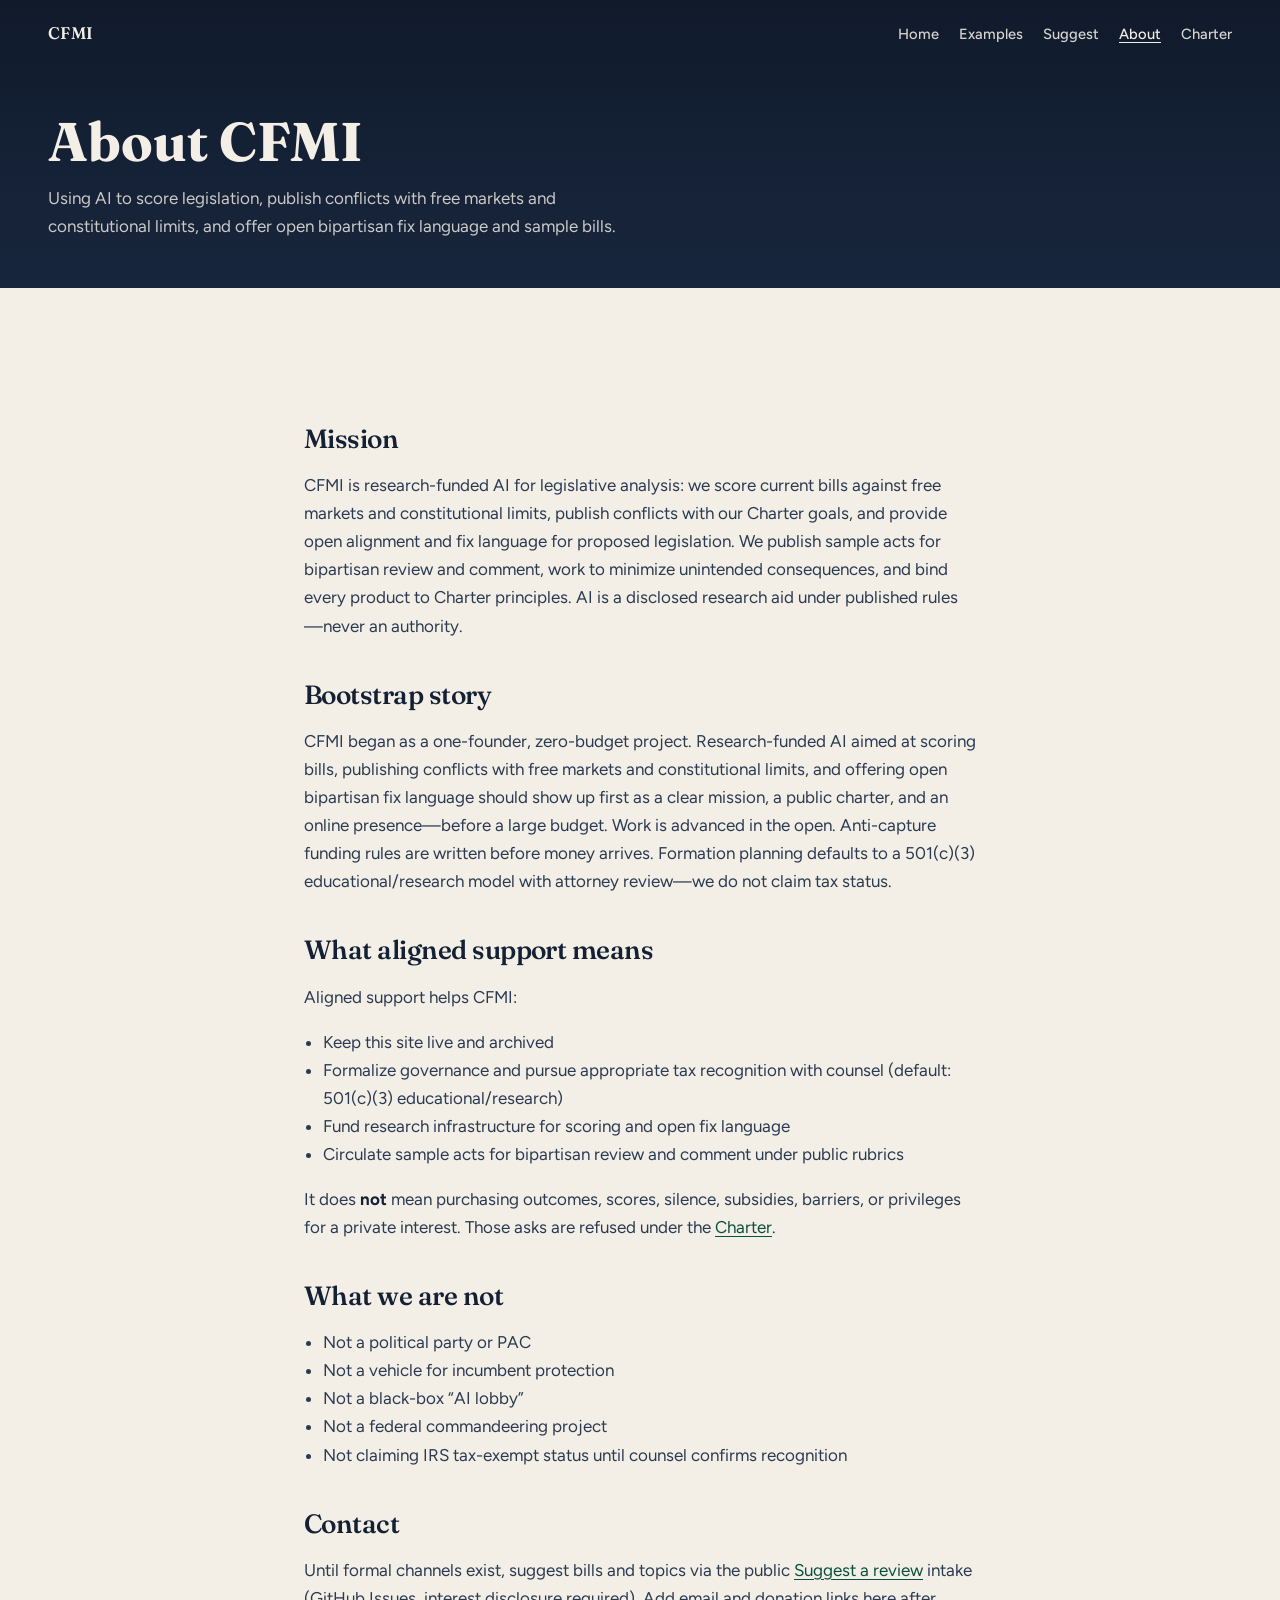
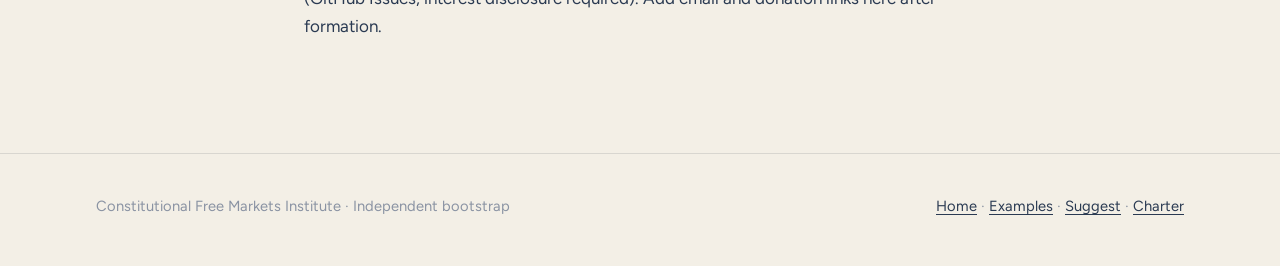
==== docs/about.html @ 575de6fe "Add government-as-bottleneck Examples page and public suggestion intake. Co-authored-by: Cursor <cur" ====
<!DOCTYPE html>
<html lang="en">
  <head>
    <meta charset="utf-8" />
    <meta name="viewport" content="width=device-width, initial-scale=1" />
    <title>About · Constitutional Free Markets Institute</title>
    <meta
      name="description"
      content="CFMI uses AI to score legislation, publish conflicts with free markets and constitutional limits, and offer open bipartisan fix language and sample bills."
    />
    <link rel="preconnect" href="https://fonts.googleapis.com" />
    <link rel="preconnect" href="https://fonts.gstatic.com" crossorigin />
    <link
      href="https://fonts.googleapis.com/css2?family=Figtree:wght@400;500;600;700&family=Fraunces:opsz,wght@9..144,500;9..144,560;9..144,650&display=swap"
      rel="stylesheet"
    />
    <link rel="stylesheet" href="css/styles.css" />
  </head>
  <body>
    <a class="skip" href="#main">Skip to content</a>

    <header class="site-header">
      <a class="brand-mark" href="index.html">CFMI</a>
      <nav class="nav" aria-label="Primary">
        <a href="index.html">Home</a>
        <a href="examples.html">Examples</a>
        <a href="feedback.html">Suggest</a>
        <a href="about.html" aria-current="page">About</a>
        <a href="charter.html">Charter</a>
      </nav>
    </header>

    <main id="main">
      <header class="page-hero">
        <h1>About CFMI</h1>
        <p>Using AI to score legislation, publish conflicts with free markets and constitutional limits, and offer open bipartisan fix language and sample bills.</p>
      </header>

      <section class="section">
        <div class="section-inner prose">
          <h2>Mission</h2>
          <p>
            CFMI is research-funded AI for legislative analysis: we score current bills against free markets and constitutional limits, publish conflicts with our Charter goals, and provide open alignment and fix language for proposed legislation. We publish sample acts for bipartisan review and comment, work to minimize unintended consequences, and bind every product to Charter principles. AI is a disclosed research aid under published rules—never an authority.
          </p>

          <h2>Bootstrap story</h2>
          <p>
            CFMI began as a one-founder, zero-budget project. Research-funded AI aimed at scoring bills, publishing conflicts with free markets and constitutional limits, and offering open bipartisan fix language should show up first as a clear mission, a public charter, and an online presence—before a large budget. Work is advanced in the open. Anti-capture funding rules are written before money arrives. Formation planning defaults to a 501(c)(3) educational/research model with attorney review—we do not claim tax status.
          </p>

          <h2>What aligned support means</h2>
          <p>Aligned support helps CFMI:</p>
          <ul>
            <li>Keep this site live and archived</li>
            <li>Formalize governance and pursue appropriate tax recognition with counsel (default: 501(c)(3) educational/research)</li>
            <li>Fund research infrastructure for scoring and open fix language</li>
            <li>Circulate sample acts for bipartisan review and comment under public rubrics</li>
          </ul>
          <p>
            It does <strong>not</strong> mean purchasing outcomes, scores, silence, subsidies, barriers, or privileges for a private interest. Those asks are refused under the
            <a href="charter.html">Charter</a>.
          </p>

          <h2>What we are not</h2>
          <ul>
            <li>Not a political party or PAC</li>
            <li>Not a vehicle for incumbent protection</li>
            <li>Not a black-box “AI lobby”</li>
            <li>Not a federal commandeering project</li>
            <li>Not claiming IRS tax-exempt status until counsel confirms recognition</li>
          </ul>

          <h2>Contact</h2>
          <p>
            Until formal channels exist, suggest bills and topics via the public
            <a href="feedback.html">Suggest a review</a>
            intake (GitHub Issues, interest disclosure required). Add email and donation links here after formation.
          </p>
        </div>
      </section>
    </main>

    <footer class="site-footer">
      <div class="section-inner">
        <div>Constitutional Free Markets Institute · Independent bootstrap</div>
        <div>
          <a href="index.html">Home</a>
          ·
          <a href="examples.html">Examples</a>
          ·
          <a href="feedback.html">Suggest</a>
          ·
          <a href="charter.html">Charter</a>
        </div>
      </div>
    </footer>
  </body>
</html>
---- docs/css/styles.css ----
:root {
  --ink: #142033;
  --ink-soft: #2a3a52;
  --paper: #f3efe6;
  --paper-deep: #e4ddd0;
  --fog: #8a93a3;
  --accent: #0f6e56;
  --accent-deep: #0a4f3d;
  --line: rgba(20, 32, 51, 0.12);
  --font-display: "Fraunces", "Times New Roman", serif;
  --font-body: "Figtree", "Helvetica Neue", sans-serif;
  --space: clamp(1.25rem, 3vw, 2.5rem);
  --max: 68rem;
}

*,
*::before,
*::after {
  box-sizing: border-box;
}

html {
  scroll-behavior: smooth;
}

body {
  margin: 0;
  color: var(--ink);
  background: var(--paper);
  font-family: var(--font-body);
  font-size: 1.0625rem;
  line-height: 1.65;
  -webkit-font-smoothing: antialiased;
}

img {
  max-width: 100%;
  display: block;
}

a {
  color: var(--accent-deep);
  text-underline-offset: 0.18em;
}

a:hover {
  color: var(--accent);
}

.skip {
  position: absolute;
  left: -999px;
  top: 0;
}

.skip:focus {
  left: 1rem;
  top: 1rem;
  z-index: 100;
  background: var(--paper);
  padding: 0.5rem 0.75rem;
}

.site-header {
  position: absolute;
  inset: 0 0 auto;
  z-index: 5;
  display: flex;
  justify-content: space-between;
  align-items: center;
  gap: 1rem;
  padding: 1.25rem clamp(1.25rem, 4vw, 3rem);
  color: var(--paper);
}

.site-header a {
  color: inherit;
  text-decoration: none;
}

.brand-mark {
  font-family: var(--font-display);
  font-weight: 560;
  font-size: 1.05rem;
  letter-spacing: 0.02em;
}

.nav {
  display: flex;
  gap: 1.25rem;
  font-size: 0.92rem;
  font-weight: 500;
}

.nav a {
  opacity: 0.88;
}

.nav a:hover,
.nav a[aria-current="page"] {
  opacity: 1;
  text-decoration: underline;
}

.hero {
  position: relative;
  min-height: 100vh;
  min-height: 100svh;
  display: grid;
  align-items: end;
  color: var(--paper);
  overflow: hidden;
  isolation: isolate;
}

.hero-visual {
  position: absolute;
  inset: 0;
  z-index: -2;
  background:
    linear-gradient(180deg, rgba(10, 18, 32, 0.28) 0%, rgba(10, 18, 32, 0.72) 55%, rgba(10, 18, 32, 0.92) 100%),
    radial-gradient(1200px 700px at 70% 20%, rgba(15, 110, 86, 0.28), transparent 55%),
    url("assets/hero.svg") center / cover no-repeat,
    #0d1524;
}

.hero-content {
  width: min(100% - 2.5rem, 42rem);
  margin: 0 auto 0 clamp(1.25rem, 4vw, 3rem);
  padding: 0 0 clamp(3.5rem, 10vh, 6rem);
}

.hero-brand {
  margin: 0 0 1rem;
  font-family: var(--font-display);
  font-size: clamp(2.6rem, 7vw, 4.6rem);
  font-weight: 560;
  line-height: 1.02;
  letter-spacing: -0.02em;
  max-width: 12ch;
  opacity: 0;
  transform: translateY(18px);
  animation: rise 900ms 120ms cubic-bezier(0.22, 1, 0.36, 1) forwards;
}

.hero-line {
  margin: 0 0 1.25rem;
  font-size: clamp(1.15rem, 2.4vw, 1.45rem);
  font-weight: 500;
  letter-spacing: 0.01em;
  max-width: 28ch;
  opacity: 0;
  transform: translateY(18px);
  animation: rise 900ms 280ms cubic-bezier(0.22, 1, 0.36, 1) forwards;
}

.hero-support {
  margin: 0 0 1.75rem;
  color: rgba(243, 239, 230, 0.84);
  max-width: 38ch;
  opacity: 0;
  transform: translateY(18px);
  animation: rise 900ms 420ms cubic-bezier(0.22, 1, 0.36, 1) forwards;
}

.cta-row {
  display: flex;
  flex-wrap: wrap;
  gap: 0.75rem 1rem;
  opacity: 0;
  transform: translateY(18px);
  animation: rise 900ms 560ms cubic-bezier(0.22, 1, 0.36, 1) forwards;
}

.button {
  display: inline-flex;
  align-items: center;
  justify-content: center;
  padding: 0.8rem 1.2rem;
  border: 1px solid transparent;
  font-family: var(--font-body);
  font-size: 0.95rem;
  font-weight: 600;
  text-decoration: none;
  transition: background 180ms ease, color 180ms ease, border-color 180ms ease, transform 180ms ease;
}

.button:hover {
  transform: translateY(-1px);
}

.button-primary {
  background: var(--paper);
  color: var(--ink);
}

.button-primary:hover {
  background: #fff;
  color: var(--ink);
}

.button-ghost {
  border-color: rgba(243, 239, 230, 0.45);
  color: var(--paper);
  background: transparent;
}

.button-ghost:hover {
  border-color: var(--paper);
  color: var(--paper);
}

.section {
  padding: clamp(3.5rem, 9vw, 6rem) clamp(1.25rem, 4vw, 3rem);
}

.section-inner {
  width: min(100%, var(--max));
  margin: 0 auto;
}

.section h2 {
  margin: 0 0 1rem;
  font-family: var(--font-display);
  font-size: clamp(1.8rem, 4vw, 2.5rem);
  font-weight: 560;
  letter-spacing: -0.02em;
  line-height: 1.15;
}

.section .lede {
  margin: 0 0 2rem;
  max-width: 42rem;
  color: var(--ink-soft);
}

.mission-block {
  background:
    linear-gradient(135deg, rgba(15, 110, 86, 0.08), transparent 45%),
    linear-gradient(180deg, var(--paper-deep), var(--paper));
  border-top: 1px solid var(--line);
  border-bottom: 1px solid var(--line);
}

.mission-block p {
  margin: 0;
  max-width: 46rem;
  font-size: clamp(1.1rem, 2.2vw, 1.3rem);
  line-height: 1.7;
}

.steps {
  list-style: none;
  margin: 0;
  padding: 0;
  display: grid;
  gap: 1.5rem;
  counter-reset: step;
}

.steps li {
  display: grid;
  grid-template-columns: auto 1fr;
  gap: 1rem 1.25rem;
  padding-top: 1.25rem;
  border-top: 1px solid var(--line);
  opacity: 0;
  transform: translateY(12px);
  transition: opacity 600ms ease, transform 600ms ease;
}

.steps li.is-visible {
  opacity: 1;
  transform: none;
}

.steps li::before {
  counter-increment: step;
  content: counter(step, decimal-leading-zero);
  font-family: var(--font-display);
  font-size: 1.35rem;
  color: var(--accent);
  line-height: 1.2;
}

.steps strong {
  display: block;
  margin-bottom: 0.25rem;
  font-size: 1.05rem;
}

.steps span {
  color: var(--ink-soft);
}

.principles {
  list-style: none;
  margin: 0;
  padding: 0;
  display: grid;
  gap: 0;
}

.principles li {
  padding: 1rem 0;
  border-top: 1px solid var(--line);
  color: var(--ink-soft);
}

.principles li:last-child {
  border-bottom: 1px solid var(--line);
}

.principles strong {
  color: var(--ink);
}

.split {
  display: grid;
  gap: 2rem;
}

@media (min-width: 820px) {
  .split {
    grid-template-columns: 1.1fr 0.9fr;
    align-items: start;
    gap: 3.5rem;
  }

  .steps {
    grid-template-columns: 1fr 1fr;
  }

  .steps li:nth-child(1),
  .steps li:nth-child(2) {
    border-top: 0;
    padding-top: 0;
  }
}

.support-panel {
  padding: 1.5rem 0 0;
  border-top: 1px solid var(--line);
}

.support-panel p {
  margin: 0 0 1.25rem;
  color: var(--ink-soft);
}

.support-panel .cta-row {
  opacity: 1;
  transform: none;
  animation: none;
}

.support-note {
  margin-top: 1rem;
  font-size: 0.92rem;
}

.site-footer {
  padding: 2.5rem clamp(1.25rem, 4vw, 3rem) 3rem;
  border-top: 1px solid var(--line);
  color: var(--fog);
  font-size: 0.92rem;
}

.site-footer .section-inner {
  display: flex;
  flex-wrap: wrap;
  justify-content: space-between;
  gap: 1rem;
}

.site-footer a {
  color: var(--ink-soft);
}

.page-hero {
  padding: 7rem clamp(1.25rem, 4vw, 3rem) 3rem;
  background:
    linear-gradient(180deg, #101a2b 0%, #18263d 100%);
  color: var(--paper);
}

.page-hero h1 {
  margin: 0 0 0.75rem;
  font-family: var(--font-display);
  font-size: clamp(2.2rem, 5vw, 3.4rem);
  line-height: 1.1;
  max-width: 14ch;
}

.page-hero p {
  margin: 0;
  max-width: 38rem;
  color: rgba(243, 239, 230, 0.82);
}

.prose {
  max-width: 42rem;
}

.prose h2 {
  margin: 2.5rem 0 0.75rem;
  font-family: var(--font-display);
  font-size: 1.65rem;
}

.prose p,
.prose li {
  color: var(--ink-soft);
}

.prose ul,
.prose ol {
  padding-left: 1.2rem;
}

.prose ol {
  display: grid;
  gap: 0.85rem;
}

.prose strong {
  color: var(--ink);
}

@keyframes rise {
  to {
    opacity: 1;
    transform: none;
  }
}

.button-ink {
  background: var(--ink);
  color: var(--paper);
}

.button-ink:hover {
  background: var(--ink-soft);
  color: var(--paper);
}

.button-quiet {
  border-color: var(--line);
  color: var(--ink);
  background: transparent;
}

.button-quiet:hover {
  border-color: var(--ink);
  color: var(--ink);
}

/* Examples page — issue list (bordered sections, not floating cards) */
.issue-list {
  list-style: none;
  margin: 0;
  padding: 0;
  display: grid;
  gap: 0;
  border-top: 1px solid var(--line);
}

.issue-item {
  padding: 1.5rem 0;
  border-bottom: 1px solid var(--line);
}

.issue-item h3 {
  margin: 0 0 0.35rem;
  font-family: var(--font-display);
  font-size: 1.35rem;
  font-weight: 560;
  letter-spacing: -0.01em;
  line-height: 1.2;
}

.issue-barrier {
  margin: 0 0 0.65rem;
  font-size: 0.88rem;
  font-weight: 600;
  letter-spacing: 0.02em;
  text-transform: uppercase;
  color: var(--accent-deep);
}

.issue-item p {
  margin: 0 0 0.75rem;
  max-width: 40rem;
  color: var(--ink-soft);
}

.issue-item p:last-child {
  margin-bottom: 0;
}

.issue-link {
  font-weight: 600;
  font-size: 0.95rem;
  text-decoration: none;
  border-bottom: 1px solid var(--line);
}

.issue-link:hover {
  border-bottom-color: var(--accent);
}

.examples-note {
  margin: 2.5rem 0 0;
  max-width: 42rem;
  font-size: 0.95rem;
  color: var(--fog);
}

.examples-teaser {
  background:
    linear-gradient(180deg, transparent, rgba(15, 110, 86, 0.06)),
    var(--paper);
  border-top: 1px solid var(--line);
}

.examples-teaser .cta-row {
  opacity: 1;
  transform: none;
  animation: none;
  margin-top: 1.25rem;
}

.suggest-teaser {
  border-top: 1px solid var(--line);
  background:
    linear-gradient(135deg, rgba(15, 110, 86, 0.07), transparent 50%),
    var(--paper-deep);
}

.suggest-teaser .cta-row {
  opacity: 1;
  transform: none;
  animation: none;
  margin-top: 1.25rem;
}

.feedback-cta {
  opacity: 1;
  transform: none;
  animation: none;
  margin-top: 2rem;
}

.feedback-rules {
  padding-top: 0;
}

.feedback-rules .prose h2 {
  margin-top: 0;
}

@media (min-width: 820px) {
  .issue-list {
    grid-template-columns: 1fr 1fr;
    column-gap: 3rem;
  }

  .issue-item:nth-child(1),
  .issue-item:nth-child(2) {
    padding-top: 1.25rem;
  }
}

@media (prefers-reduced-motion: reduce) {
  *,
  *::before,
  *::after {
    animation: none !important;
    transition: none !important;
  }

  .hero-brand,
  .hero-line,
  .hero-support,
  .cta-row,
  .steps li {
    opacity: 1;
    transform: none;
  }
}
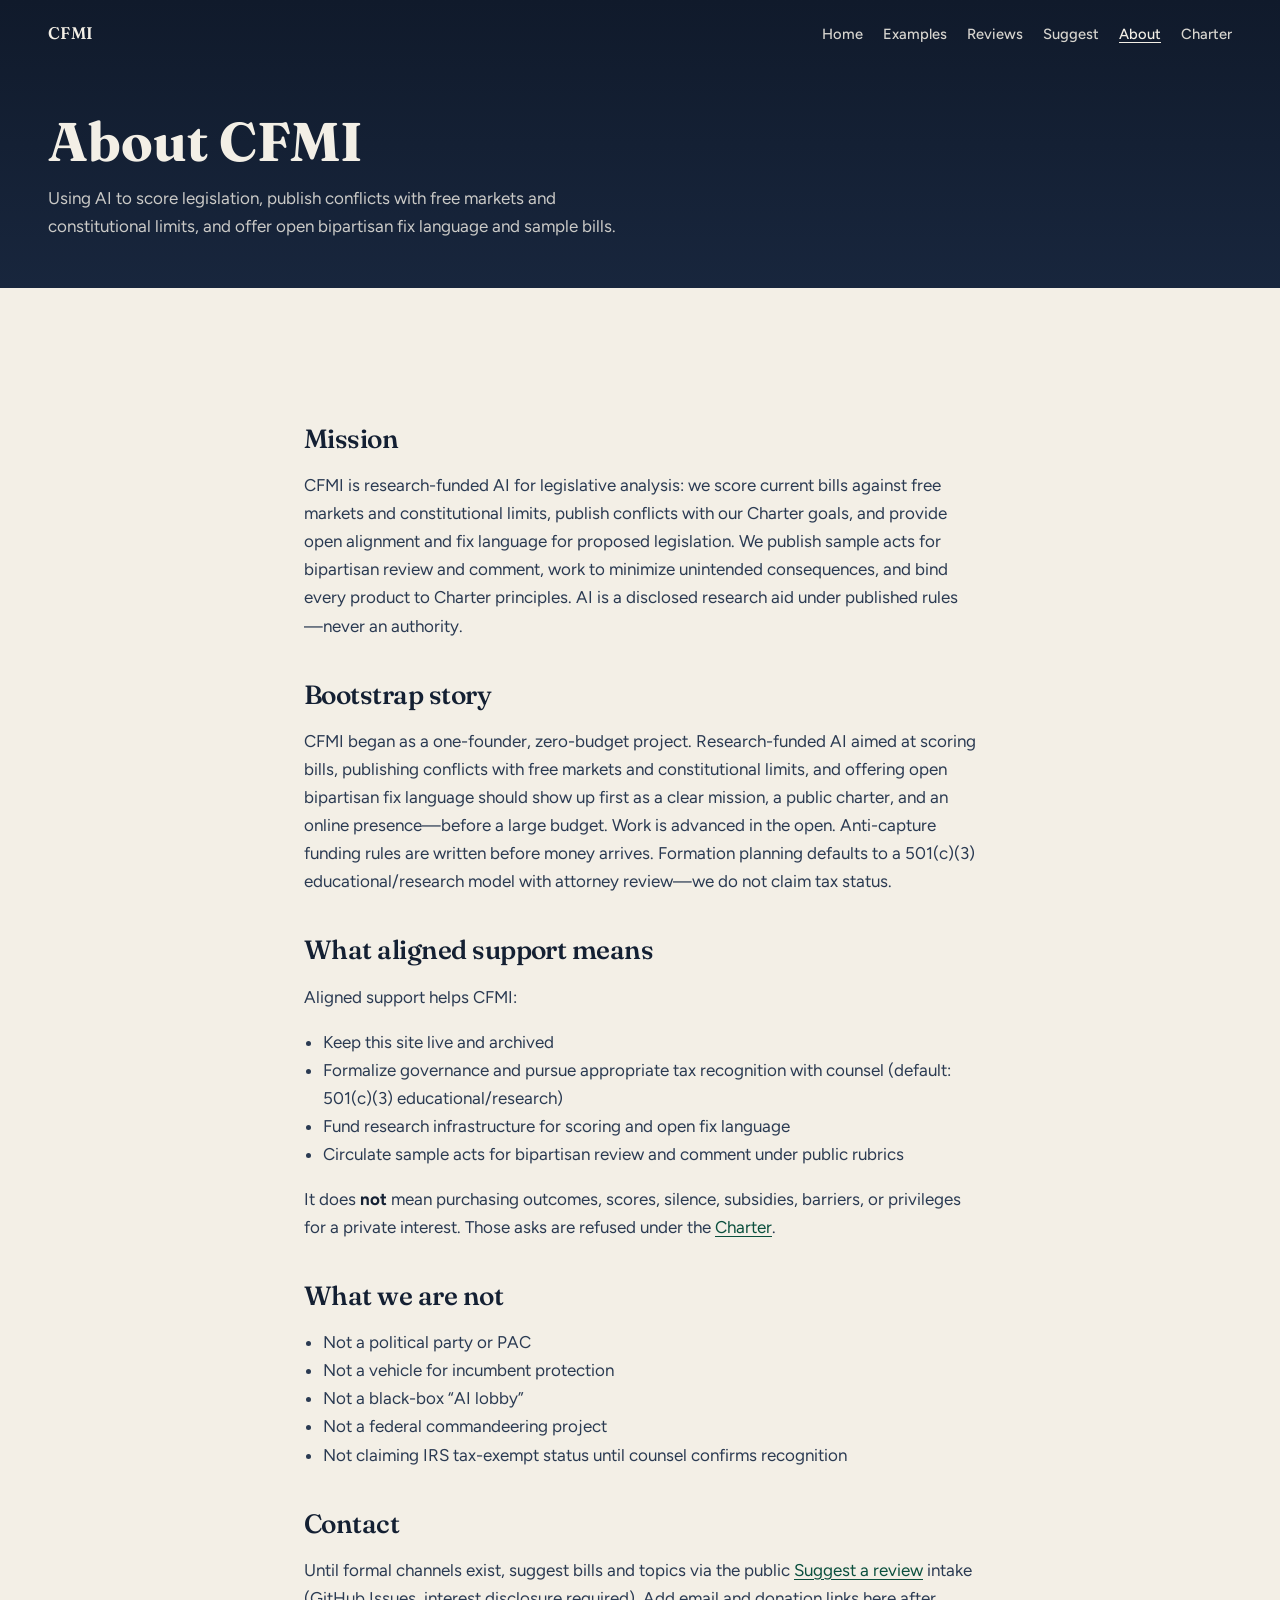
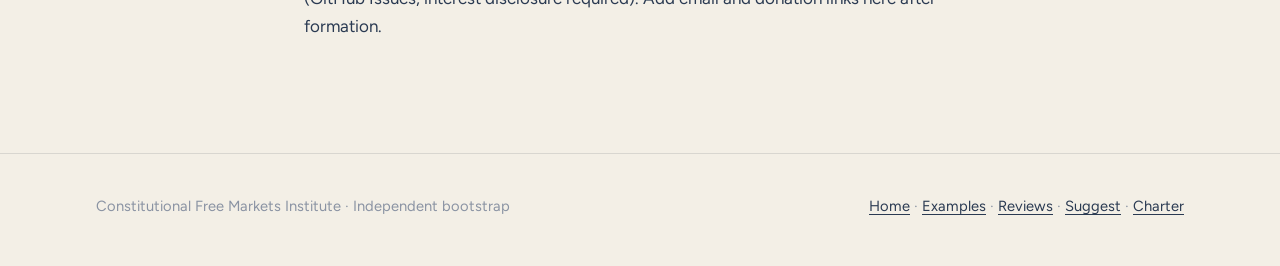
==== commit 543b880a: "Expand issue approaches and publish Charter-aligned bill reviews with fix language. Co-authored-by: " ====
--- a/docs/about.html
+++ b/docs/about.html
@@ -24,6 +24,7 @@
       <nav class="nav" aria-label="Primary">
         <a href="index.html">Home</a>
         <a href="examples.html">Examples</a>
+        <a href="reviews.html">Reviews</a>
         <a href="feedback.html">Suggest</a>
         <a href="about.html" aria-current="page">About</a>
         <a href="charter.html">Charter</a>
@@ -88,6 +89,8 @@
           ·
           <a href="examples.html">Examples</a>
           ·
+          <a href="reviews.html">Reviews</a>
+          ·
           <a href="feedback.html">Suggest</a>
           ·
           <a href="charter.html">Charter</a>
--- a/docs/css/styles.css
+++ b/docs/css/styles.css
@@ -494,6 +494,28 @@
   color: var(--ink-soft);
 }
 
+.issue-desc {
+  margin-bottom: 0.55rem;
+}
+
+.issue-approach {
+  margin-bottom: 0.85rem;
+  max-width: 40rem;
+  color: var(--ink-soft);
+  font-size: 0.98rem;
+  line-height: 1.55;
+}
+
+.issue-label {
+  display: block;
+  margin-bottom: 0.2rem;
+  font-size: 0.78rem;
+  font-weight: 700;
+  letter-spacing: 0.04em;
+  text-transform: uppercase;
+  color: var(--ink);
+}
+
 .issue-item p:last-child {
   margin-bottom: 0;
 }
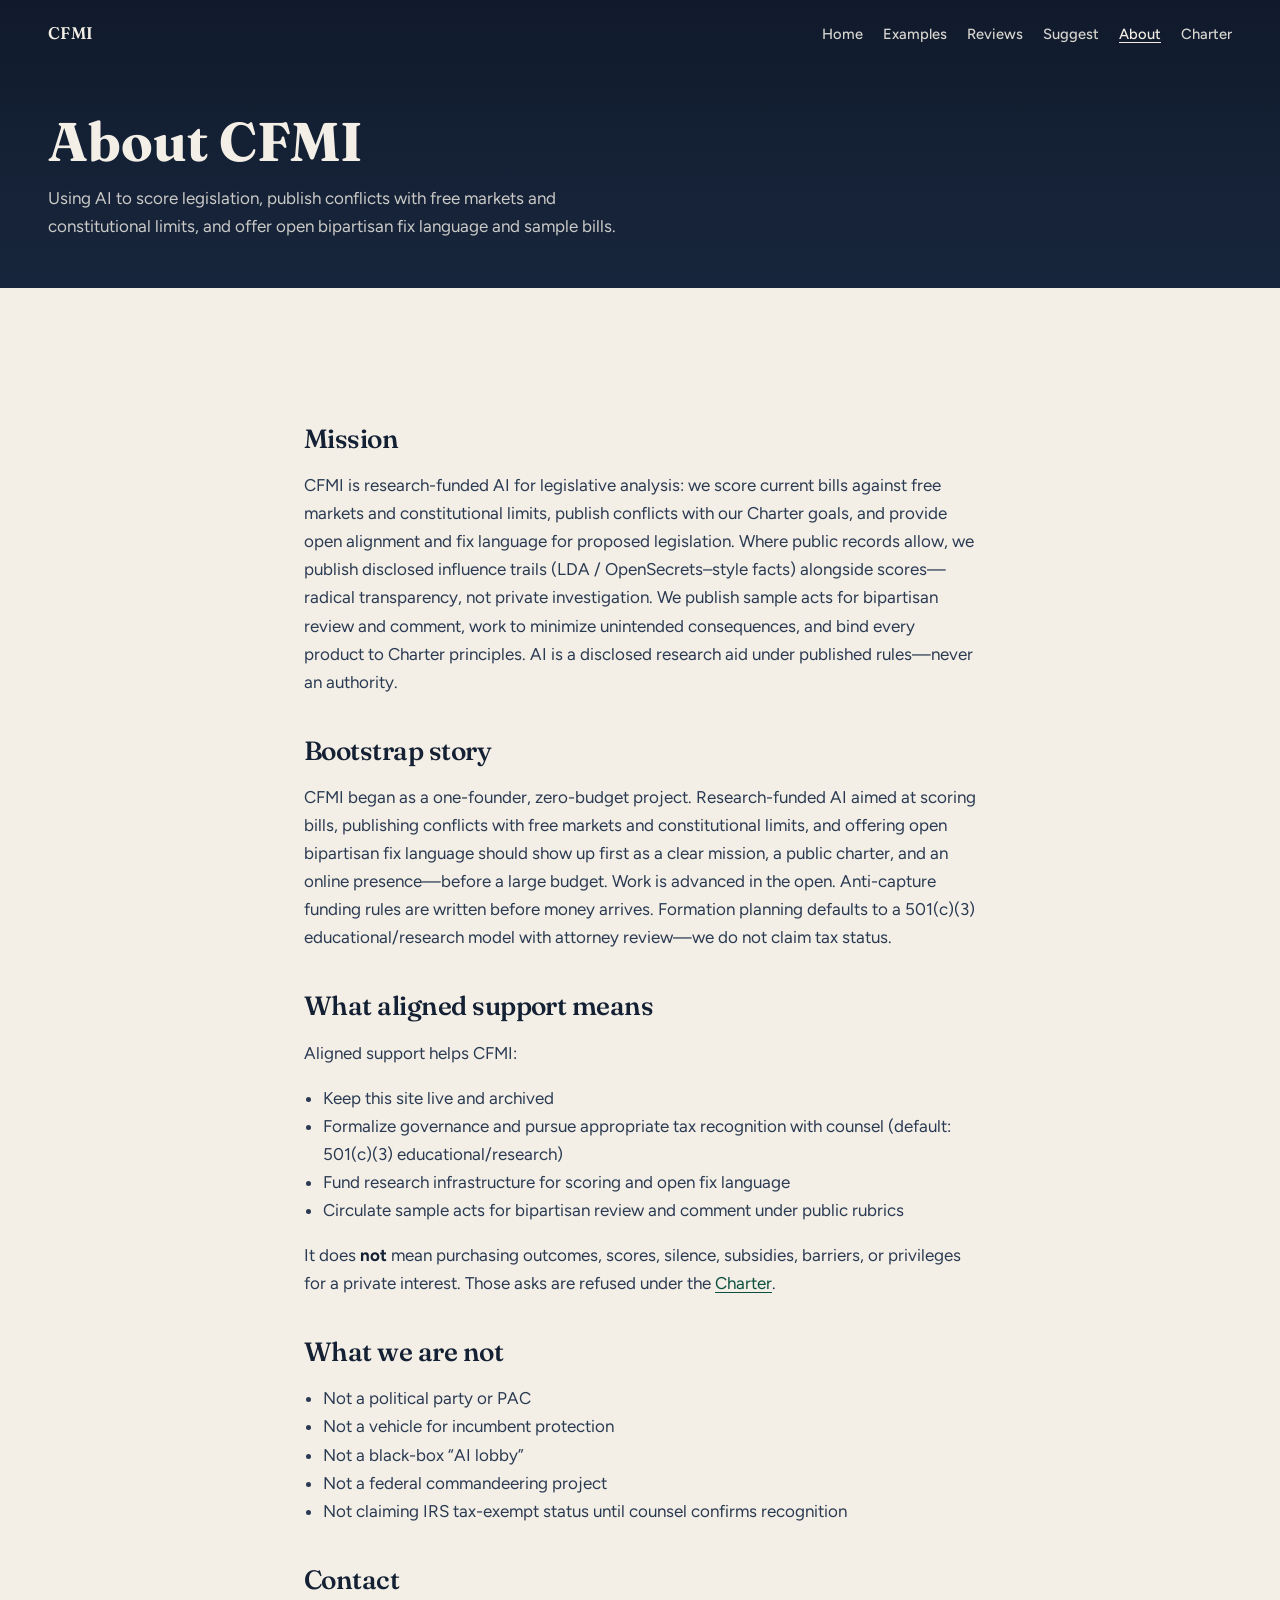
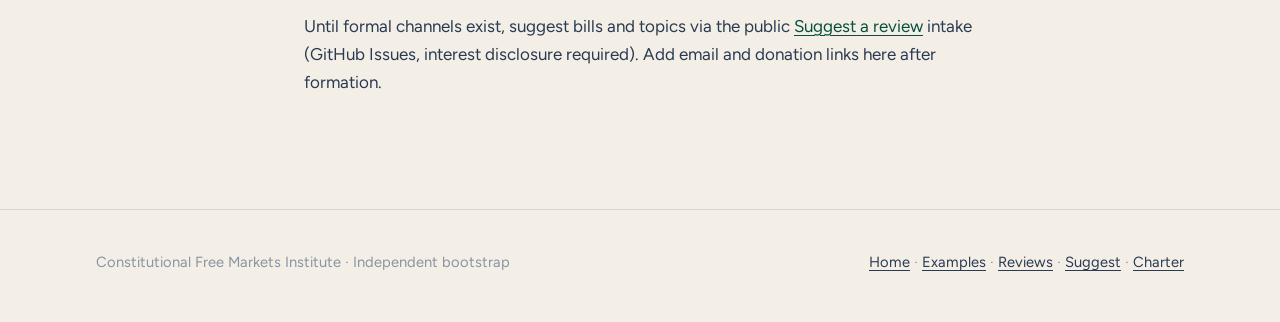
==== commit 76a9122a: "Add influence-transparency research lane and notes on reviewed bills. Co-authored-by: Cursor <cursor" ====
--- a/docs/about.html
+++ b/docs/about.html
@@ -41,7 +41,7 @@
         <div class="section-inner prose">
           <h2>Mission</h2>
           <p>
-            CFMI is research-funded AI for legislative analysis: we score current bills against free markets and constitutional limits, publish conflicts with our Charter goals, and provide open alignment and fix language for proposed legislation. We publish sample acts for bipartisan review and comment, work to minimize unintended consequences, and bind every product to Charter principles. AI is a disclosed research aid under published rules—never an authority.
+            CFMI is research-funded AI for legislative analysis: we score current bills against free markets and constitutional limits, publish conflicts with our Charter goals, and provide open alignment and fix language for proposed legislation. Where public records allow, we publish disclosed influence trails (LDA / OpenSecrets–style facts) alongside scores—radical transparency, not private investigation. We publish sample acts for bipartisan review and comment, work to minimize unintended consequences, and bind every product to Charter principles. AI is a disclosed research aid under published rules—never an authority.
           </p>
 
           <h2>Bootstrap story</h2>
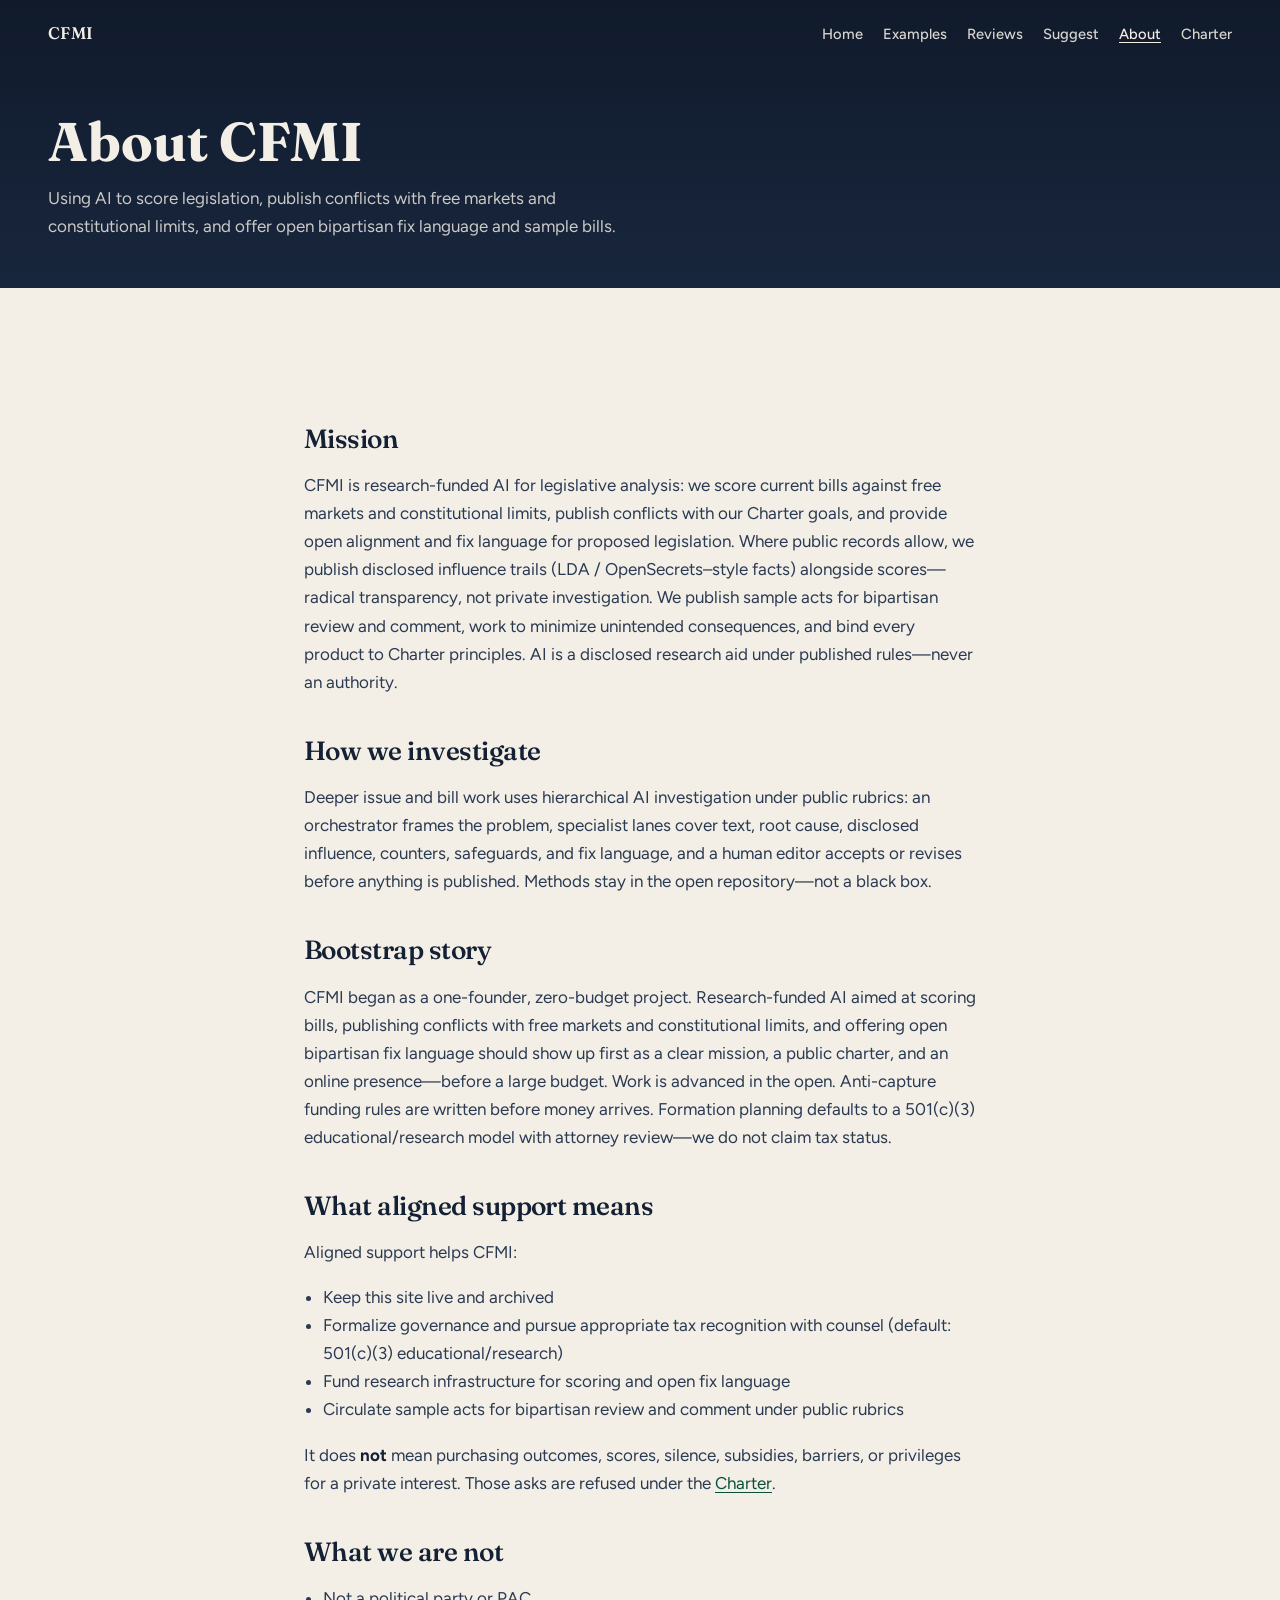
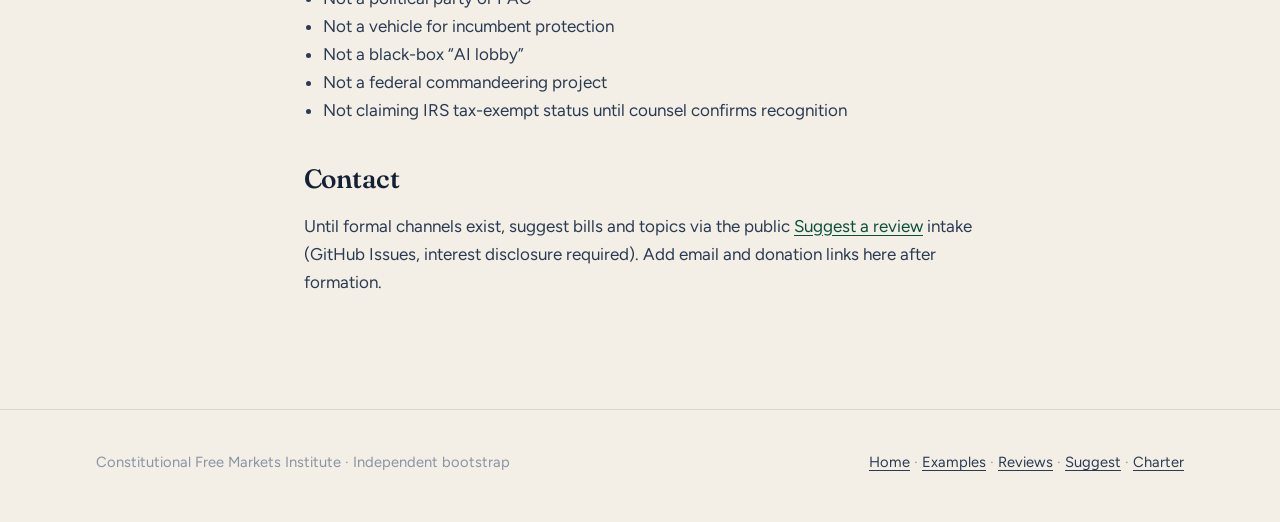
==== commit bf9934e8: "Document bounded multi-agent AI investigation architecture for issues and legislation. Co-authored-b" ====
--- a/docs/about.html
+++ b/docs/about.html
@@ -42,6 +42,11 @@
           <h2>Mission</h2>
           <p>
             CFMI is research-funded AI for legislative analysis: we score current bills against free markets and constitutional limits, publish conflicts with our Charter goals, and provide open alignment and fix language for proposed legislation. Where public records allow, we publish disclosed influence trails (LDA / OpenSecrets–style facts) alongside scores—radical transparency, not private investigation. We publish sample acts for bipartisan review and comment, work to minimize unintended consequences, and bind every product to Charter principles. AI is a disclosed research aid under published rules—never an authority.
+          </p>
+
+          <h2>How we investigate</h2>
+          <p>
+            Deeper issue and bill work uses hierarchical AI investigation under public rubrics: an orchestrator frames the problem, specialist lanes cover text, root cause, disclosed influence, counters, safeguards, and fix language, and a human editor accepts or revises before anything is published. Methods stay in the open repository—not a black box.
           </p>
 
           <h2>Bootstrap story</h2>
--- a/docs/css/styles.css
+++ b/docs/css/styles.css
@@ -516,6 +516,40 @@
   color: var(--ink);
 }
 
+/* Two voices — columns with a rule, not cards */
+.issue-voices {
+  display: grid;
+  gap: 1rem 1.75rem;
+  margin: 0.35rem 0 1rem;
+  max-width: 44rem;
+}
+
+.issue-voice p {
+  margin: 0;
+  font-size: 0.95rem;
+  line-height: 1.55;
+  color: var(--ink-soft);
+}
+
+.issue-sources {
+  margin: 0 0 0.85rem;
+  max-width: 44rem;
+  font-size: 0.9rem;
+  line-height: 1.55;
+  color: var(--ink-soft);
+}
+
+.issue-sources a {
+  font-weight: 500;
+}
+
+.issue-actions {
+  display: flex;
+  flex-wrap: wrap;
+  gap: 0.75rem 1.5rem;
+  align-items: baseline;
+}
+
 .issue-item p:last-child {
   margin-bottom: 0;
 }
@@ -531,6 +565,11 @@
   border-bottom-color: var(--accent);
 }
 
+.issue-link-secondary {
+  font-weight: 500;
+  color: var(--ink-soft);
+}
+
 .examples-note {
   margin: 2.5rem 0 0;
   max-width: 42rem;
@@ -581,14 +620,43 @@
   margin-top: 0;
 }
 
+@media (min-width: 640px) {
+  .issue-voices {
+    grid-template-columns: 1fr 1fr;
+    column-gap: 1.75rem;
+    padding-top: 0.15rem;
+  }
+
+  .issue-voice + .issue-voice {
+    border-left: 1px solid var(--line);
+    padding-left: 1.75rem;
+  }
+}
+
 @media (min-width: 820px) {
   .issue-list {
     grid-template-columns: 1fr 1fr;
     column-gap: 3rem;
   }
 
+  .issue-item-featured {
+    grid-column: 1 / -1;
+    max-width: none;
+  }
+
+  .issue-item-featured .issue-desc,
+  .issue-item-featured .issue-approach,
+  .issue-item-featured .issue-voices,
+  .issue-item-featured .issue-sources {
+    max-width: 48rem;
+  }
+
   .issue-item:nth-child(1),
   .issue-item:nth-child(2) {
+    padding-top: 1.25rem;
+  }
+
+  .issue-item-featured:nth-child(1) {
     padding-top: 1.25rem;
   }
 }
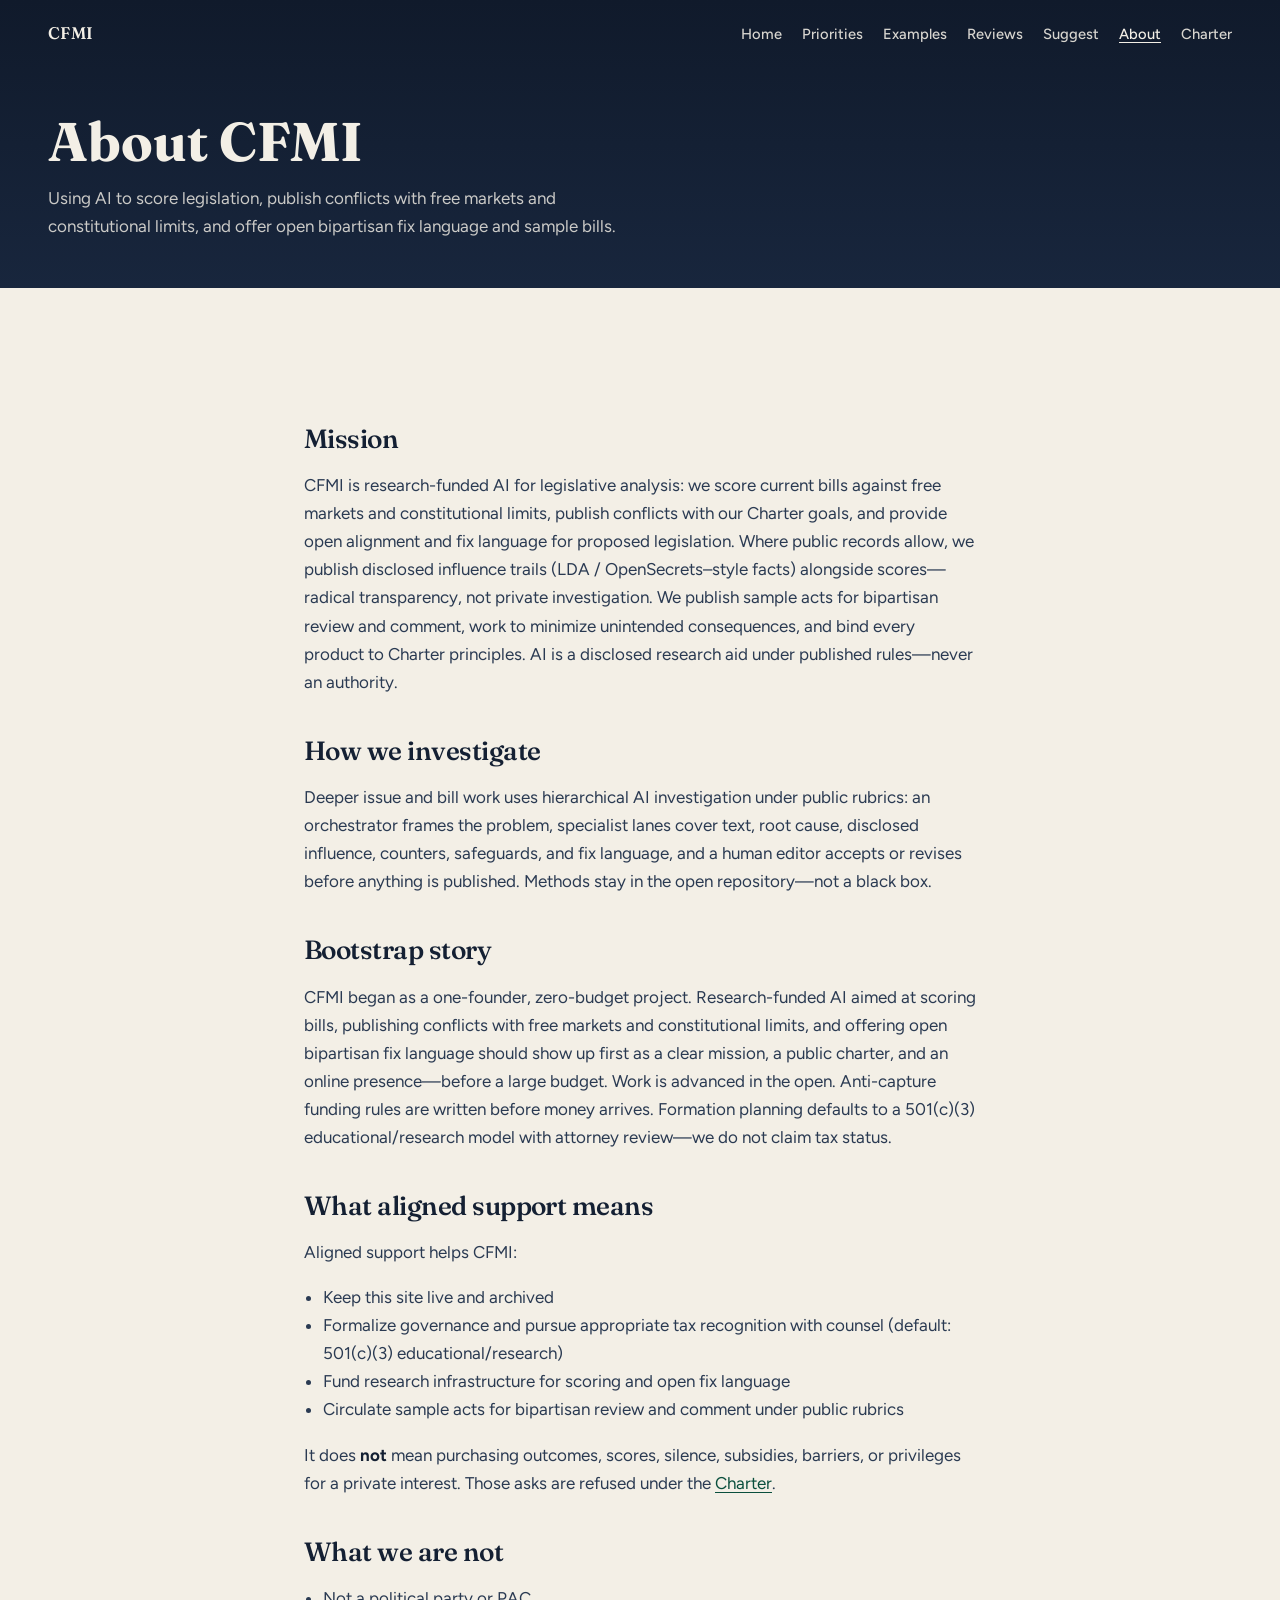
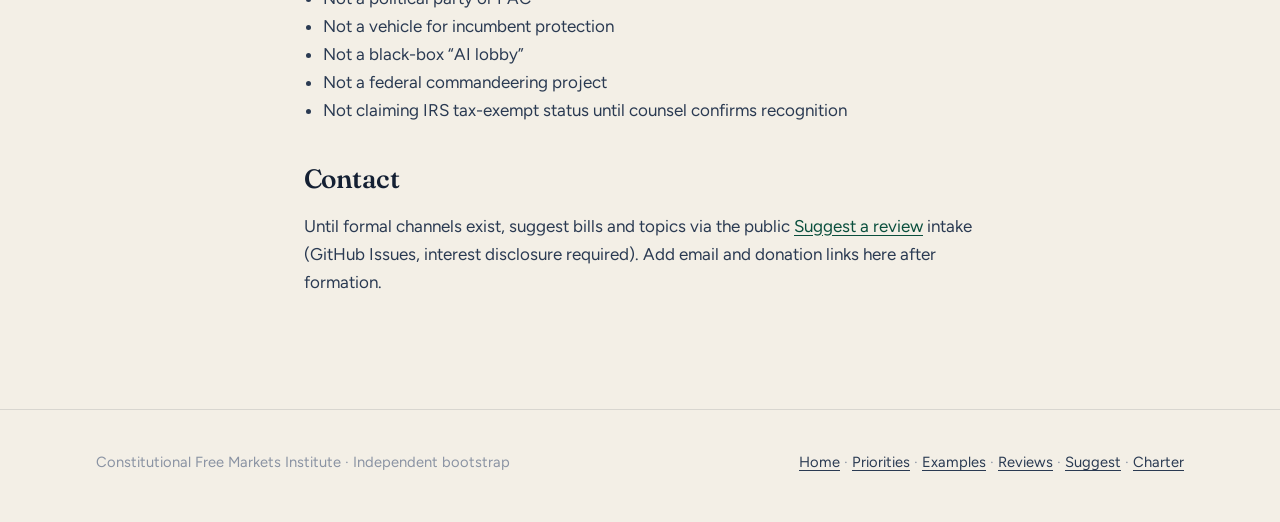
==== commit 73ffedb6: "Add public-salience × Charter priority matrix and live Priorities page. Ground the issue agenda in r" ====
--- a/docs/about.html
+++ b/docs/about.html
@@ -23,6 +23,7 @@
       <a class="brand-mark" href="index.html">CFMI</a>
       <nav class="nav" aria-label="Primary">
         <a href="index.html">Home</a>
+        <a href="priorities.html">Priorities</a>
         <a href="examples.html">Examples</a>
         <a href="reviews.html">Reviews</a>
         <a href="feedback.html">Suggest</a>
@@ -92,6 +93,8 @@
         <div>
           <a href="index.html">Home</a>
           ·
+          <a href="priorities.html">Priorities</a>
+          ·
           <a href="examples.html">Examples</a>
           ·
           <a href="reviews.html">Reviews</a>
--- a/docs/css/styles.css
+++ b/docs/css/styles.css
@@ -678,3 +678,59 @@
     transform: none;
   }
 }
+
+
+/* Priorities page — ranked agenda (bordered sections, not cards) */
+.priority-list {
+  list-style: none;
+  margin: 0;
+  padding: 0;
+  counter-reset: pri;
+  border-top: 1px solid var(--line);
+}
+
+.priority-list > li {
+  padding: 1.5rem 0;
+  border-bottom: 1px solid var(--line);
+  counter-increment: pri;
+}
+
+.priority-list h3 {
+  margin: 0 0 0.35rem;
+  font-family: var(--font-display);
+  font-size: 1.35rem;
+  font-weight: 560;
+  letter-spacing: -0.01em;
+  line-height: 1.2;
+}
+
+.priority-list h3::before {
+  content: counter(pri) ". ";
+  color: var(--accent);
+  font-weight: 560;
+}
+
+.priority-meta {
+  margin: 0 0 0.65rem;
+  font-size: 0.88rem;
+  font-weight: 600;
+  letter-spacing: 0.02em;
+  text-transform: uppercase;
+  color: var(--accent-deep);
+}
+
+.priority-list p {
+  margin: 0 0 0.55rem;
+  max-width: 42rem;
+  color: var(--ink-soft);
+}
+
+.priority-links {
+  margin-top: 0.75rem;
+  font-size: 0.95rem;
+}
+
+.nav {
+  flex-wrap: wrap;
+  justify-content: flex-end;
+}
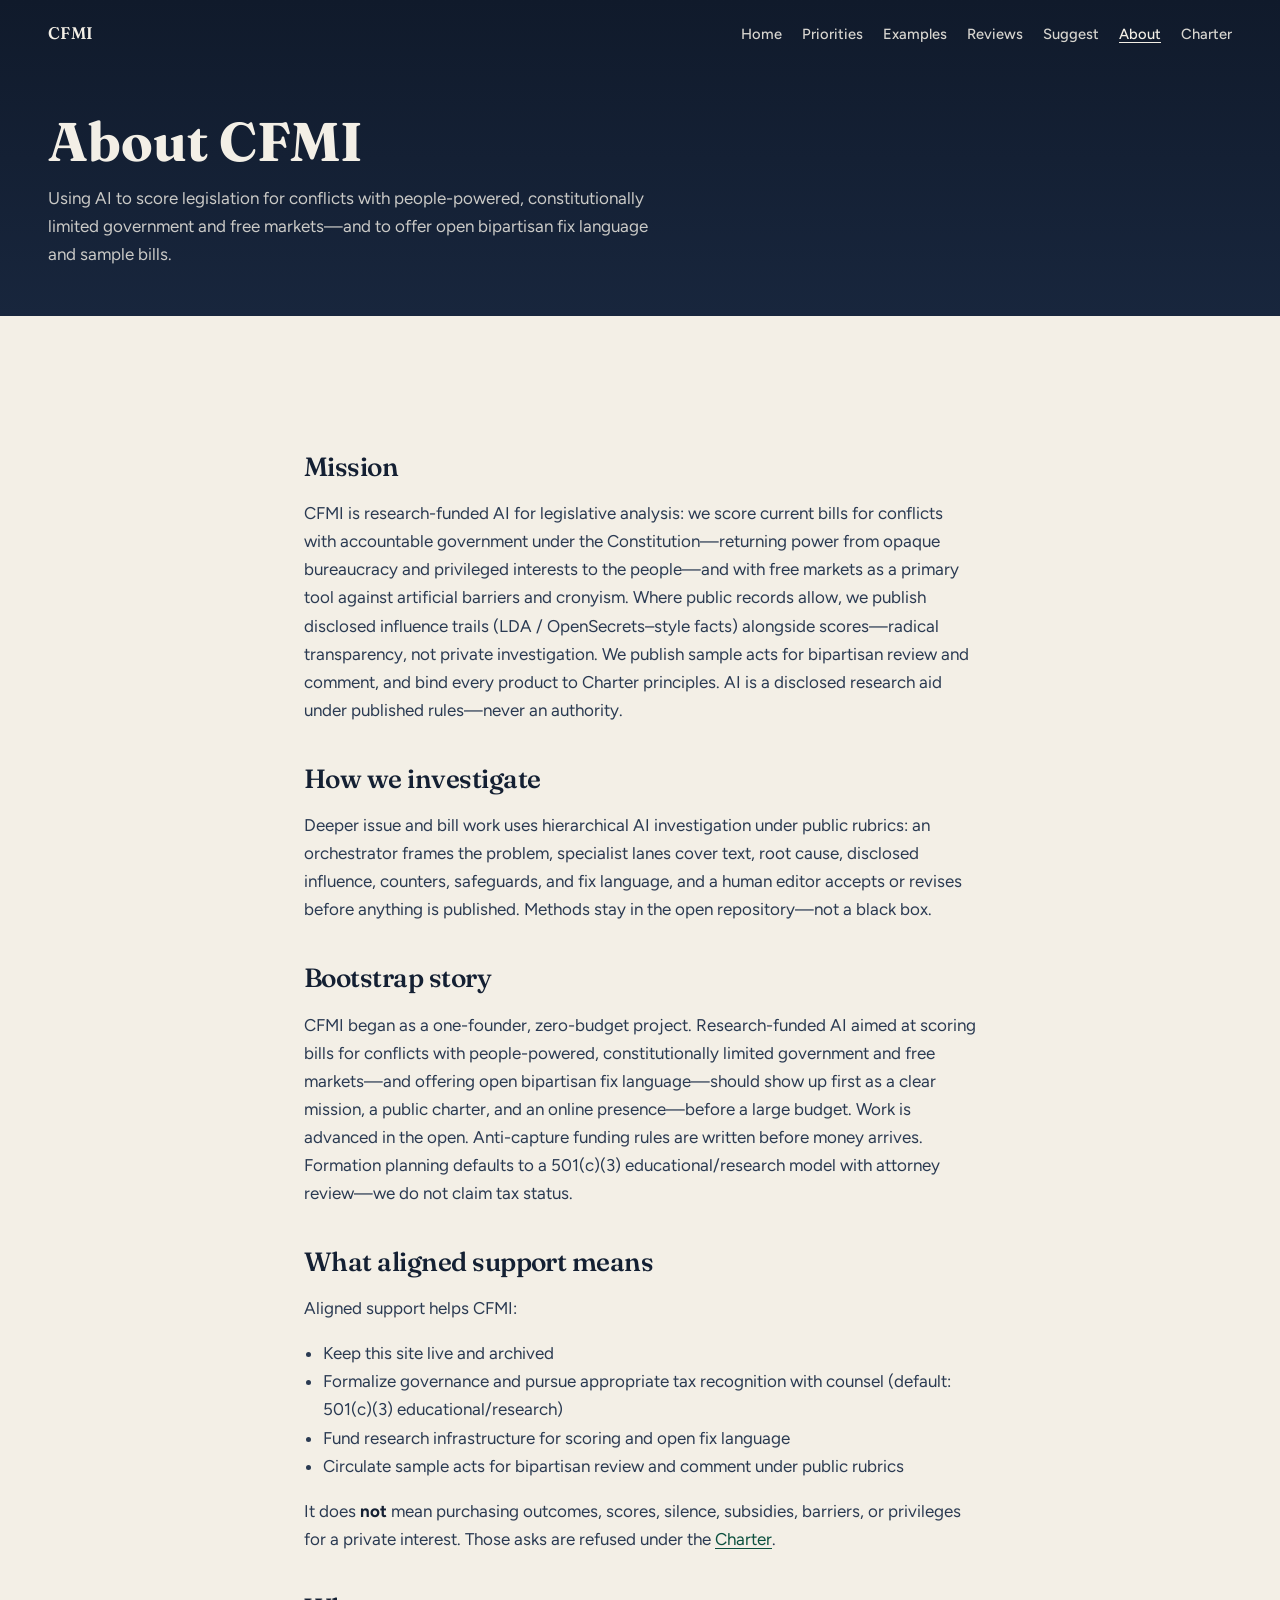
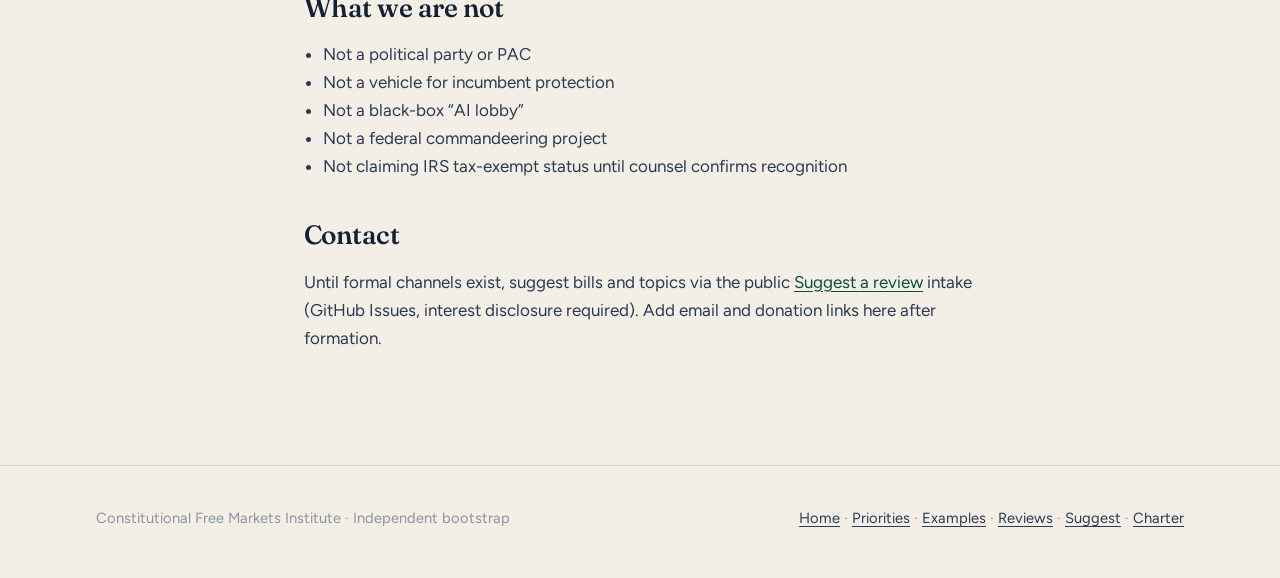
==== commit c39f97f6: "Add access-to-justice priority; center people-over-bureaucracy frame. Remap raw crime slogans to Cha" ====
--- a/docs/about.html
+++ b/docs/about.html
@@ -6,7 +6,7 @@
     <title>About · Constitutional Free Markets Institute</title>
     <meta
       name="description"
-      content="CFMI uses AI to score legislation, publish conflicts with free markets and constitutional limits, and offer open bipartisan fix language and sample bills."
+      content="CFMI uses AI to score legislation for conflicts with people-powered, constitutionally limited government and free markets, and to offer open bipartisan fix language and sample bills."
     />
     <link rel="preconnect" href="https://fonts.googleapis.com" />
     <link rel="preconnect" href="https://fonts.gstatic.com" crossorigin />
@@ -35,14 +35,14 @@
     <main id="main">
       <header class="page-hero">
         <h1>About CFMI</h1>
-        <p>Using AI to score legislation, publish conflicts with free markets and constitutional limits, and offer open bipartisan fix language and sample bills.</p>
+        <p>Using AI to score legislation for conflicts with people-powered, constitutionally limited government and free markets—and to offer open bipartisan fix language and sample bills.</p>
       </header>
 
       <section class="section">
         <div class="section-inner prose">
           <h2>Mission</h2>
           <p>
-            CFMI is research-funded AI for legislative analysis: we score current bills against free markets and constitutional limits, publish conflicts with our Charter goals, and provide open alignment and fix language for proposed legislation. Where public records allow, we publish disclosed influence trails (LDA / OpenSecrets–style facts) alongside scores—radical transparency, not private investigation. We publish sample acts for bipartisan review and comment, work to minimize unintended consequences, and bind every product to Charter principles. AI is a disclosed research aid under published rules—never an authority.
+            CFMI is research-funded AI for legislative analysis: we score current bills for conflicts with accountable government under the Constitution—returning power from opaque bureaucracy and privileged interests to the people—and with free markets as a primary tool against artificial barriers and cronyism. Where public records allow, we publish disclosed influence trails (LDA / OpenSecrets–style facts) alongside scores—radical transparency, not private investigation. We publish sample acts for bipartisan review and comment, and bind every product to Charter principles. AI is a disclosed research aid under published rules—never an authority.
           </p>
 
           <h2>How we investigate</h2>
@@ -52,7 +52,7 @@
 
           <h2>Bootstrap story</h2>
           <p>
-            CFMI began as a one-founder, zero-budget project. Research-funded AI aimed at scoring bills, publishing conflicts with free markets and constitutional limits, and offering open bipartisan fix language should show up first as a clear mission, a public charter, and an online presence—before a large budget. Work is advanced in the open. Anti-capture funding rules are written before money arrives. Formation planning defaults to a 501(c)(3) educational/research model with attorney review—we do not claim tax status.
+            CFMI began as a one-founder, zero-budget project. Research-funded AI aimed at scoring bills for conflicts with people-powered, constitutionally limited government and free markets—and offering open bipartisan fix language—should show up first as a clear mission, a public charter, and an online presence—before a large budget. Work is advanced in the open. Anti-capture funding rules are written before money arrives. Formation planning defaults to a 501(c)(3) educational/research model with attorney review—we do not claim tax status.
           </p>
 
           <h2>What aligned support means</h2>
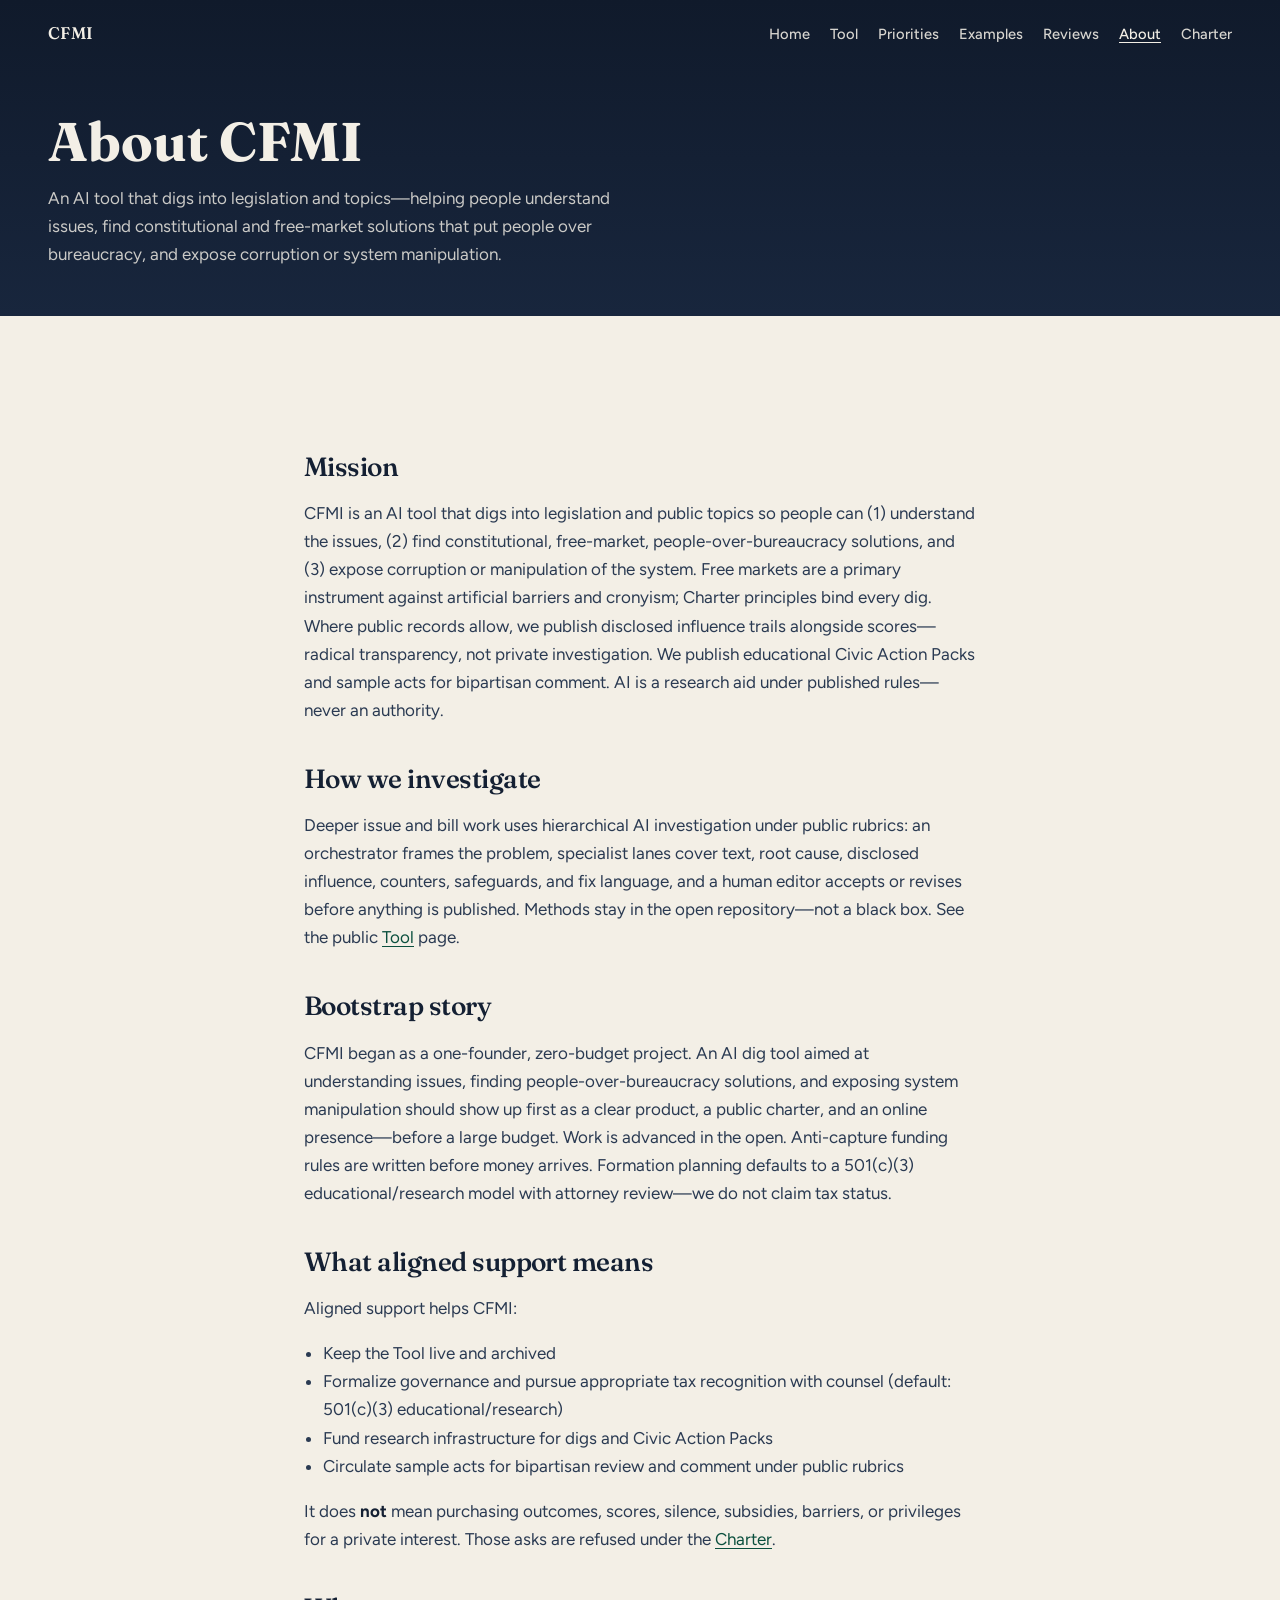
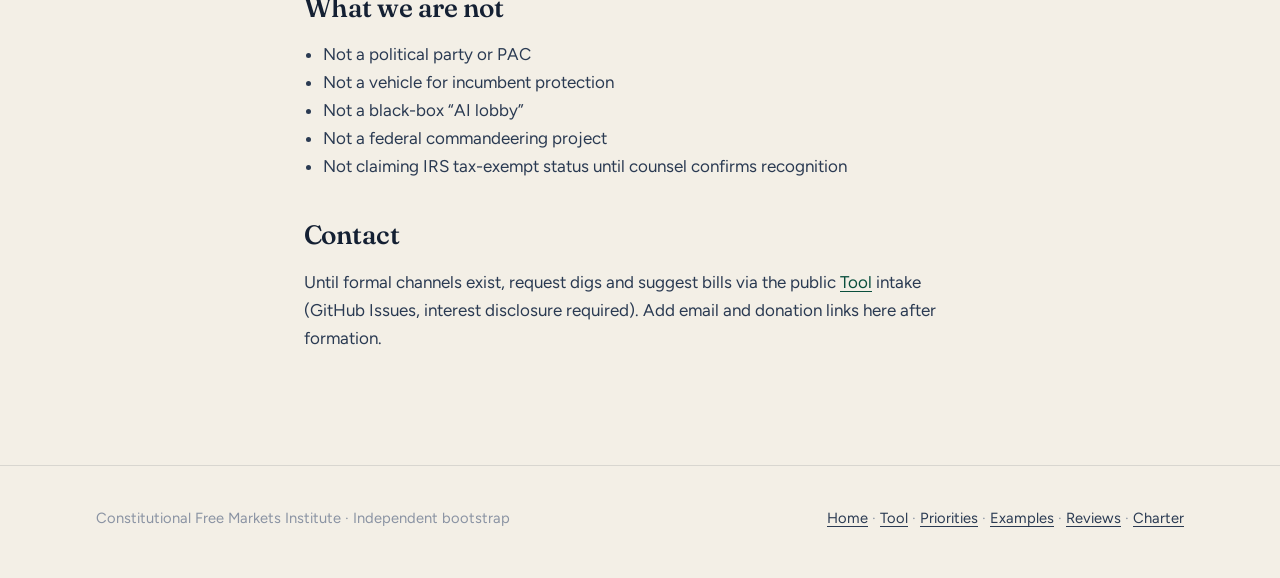
==== commit 2c842163: "Lock CFMI product as an AI dig tool with Civic Action Packs. Public tagline, mission, Tool page, dig" ====
--- a/docs/about.html
+++ b/docs/about.html
@@ -6,7 +6,7 @@
     <title>About · Constitutional Free Markets Institute</title>
     <meta
       name="description"
-      content="CFMI uses AI to score legislation for conflicts with people-powered, constitutionally limited government and free markets, and to offer open bipartisan fix language and sample bills."
+      content="CFMI is an AI tool that digs into legislation and topics so people can understand issues, find constitutional and free-market solutions that put people over bureaucracy, and expose corruption or system manipulation."
     />
     <link rel="preconnect" href="https://fonts.googleapis.com" />
     <link rel="preconnect" href="https://fonts.gstatic.com" crossorigin />
@@ -23,10 +23,10 @@
       <a class="brand-mark" href="index.html">CFMI</a>
       <nav class="nav" aria-label="Primary">
         <a href="index.html">Home</a>
+        <a href="tool.html">Tool</a>
         <a href="priorities.html">Priorities</a>
         <a href="examples.html">Examples</a>
         <a href="reviews.html">Reviews</a>
-        <a href="feedback.html">Suggest</a>
         <a href="about.html" aria-current="page">About</a>
         <a href="charter.html">Charter</a>
       </nav>
@@ -35,32 +35,34 @@
     <main id="main">
       <header class="page-hero">
         <h1>About CFMI</h1>
-        <p>Using AI to score legislation for conflicts with people-powered, constitutionally limited government and free markets—and to offer open bipartisan fix language and sample bills.</p>
+        <p>An AI tool that digs into legislation and topics—helping people understand issues, find constitutional and free-market solutions that put people over bureaucracy, and expose corruption or system manipulation.</p>
       </header>
 
       <section class="section">
         <div class="section-inner prose">
           <h2>Mission</h2>
           <p>
-            CFMI is research-funded AI for legislative analysis: we score current bills for conflicts with accountable government under the Constitution—returning power from opaque bureaucracy and privileged interests to the people—and with free markets as a primary tool against artificial barriers and cronyism. Where public records allow, we publish disclosed influence trails (LDA / OpenSecrets–style facts) alongside scores—radical transparency, not private investigation. We publish sample acts for bipartisan review and comment, and bind every product to Charter principles. AI is a disclosed research aid under published rules—never an authority.
+            CFMI is an AI tool that digs into legislation and public topics so people can (1) understand the issues, (2) find constitutional, free-market, people-over-bureaucracy solutions, and (3) expose corruption or manipulation of the system. Free markets are a primary instrument against artificial barriers and cronyism; Charter principles bind every dig. Where public records allow, we publish disclosed influence trails alongside scores—radical transparency, not private investigation. We publish educational Civic Action Packs and sample acts for bipartisan comment. AI is a research aid under published rules—never an authority.
           </p>
 
           <h2>How we investigate</h2>
           <p>
-            Deeper issue and bill work uses hierarchical AI investigation under public rubrics: an orchestrator frames the problem, specialist lanes cover text, root cause, disclosed influence, counters, safeguards, and fix language, and a human editor accepts or revises before anything is published. Methods stay in the open repository—not a black box.
+            Deeper issue and bill work uses hierarchical AI investigation under public rubrics: an orchestrator frames the problem, specialist lanes cover text, root cause, disclosed influence, counters, safeguards, and fix language, and a human editor accepts or revises before anything is published. Methods stay in the open repository—not a black box. See the public
+            <a href="tool.html">Tool</a>
+            page.
           </p>
 
           <h2>Bootstrap story</h2>
           <p>
-            CFMI began as a one-founder, zero-budget project. Research-funded AI aimed at scoring bills for conflicts with people-powered, constitutionally limited government and free markets—and offering open bipartisan fix language—should show up first as a clear mission, a public charter, and an online presence—before a large budget. Work is advanced in the open. Anti-capture funding rules are written before money arrives. Formation planning defaults to a 501(c)(3) educational/research model with attorney review—we do not claim tax status.
+            CFMI began as a one-founder, zero-budget project. An AI dig tool aimed at understanding issues, finding people-over-bureaucracy solutions, and exposing system manipulation should show up first as a clear product, a public charter, and an online presence—before a large budget. Work is advanced in the open. Anti-capture funding rules are written before money arrives. Formation planning defaults to a 501(c)(3) educational/research model with attorney review—we do not claim tax status.
           </p>
 
           <h2>What aligned support means</h2>
           <p>Aligned support helps CFMI:</p>
           <ul>
-            <li>Keep this site live and archived</li>
+            <li>Keep the Tool live and archived</li>
             <li>Formalize governance and pursue appropriate tax recognition with counsel (default: 501(c)(3) educational/research)</li>
-            <li>Fund research infrastructure for scoring and open fix language</li>
+            <li>Fund research infrastructure for digs and Civic Action Packs</li>
             <li>Circulate sample acts for bipartisan review and comment under public rubrics</li>
           </ul>
           <p>
@@ -79,8 +81,8 @@
 
           <h2>Contact</h2>
           <p>
-            Until formal channels exist, suggest bills and topics via the public
-            <a href="feedback.html">Suggest a review</a>
+            Until formal channels exist, request digs and suggest bills via the public
+            <a href="tool.html#suggest">Tool</a>
             intake (GitHub Issues, interest disclosure required). Add email and donation links here after formation.
           </p>
         </div>
@@ -93,13 +95,13 @@
         <div>
           <a href="index.html">Home</a>
           ·
+          <a href="tool.html">Tool</a>
+          ·
           <a href="priorities.html">Priorities</a>
           ·
           <a href="examples.html">Examples</a>
           ·
           <a href="reviews.html">Reviews</a>
-          ·
-          <a href="feedback.html">Suggest</a>
           ·
           <a href="charter.html">Charter</a>
         </div>
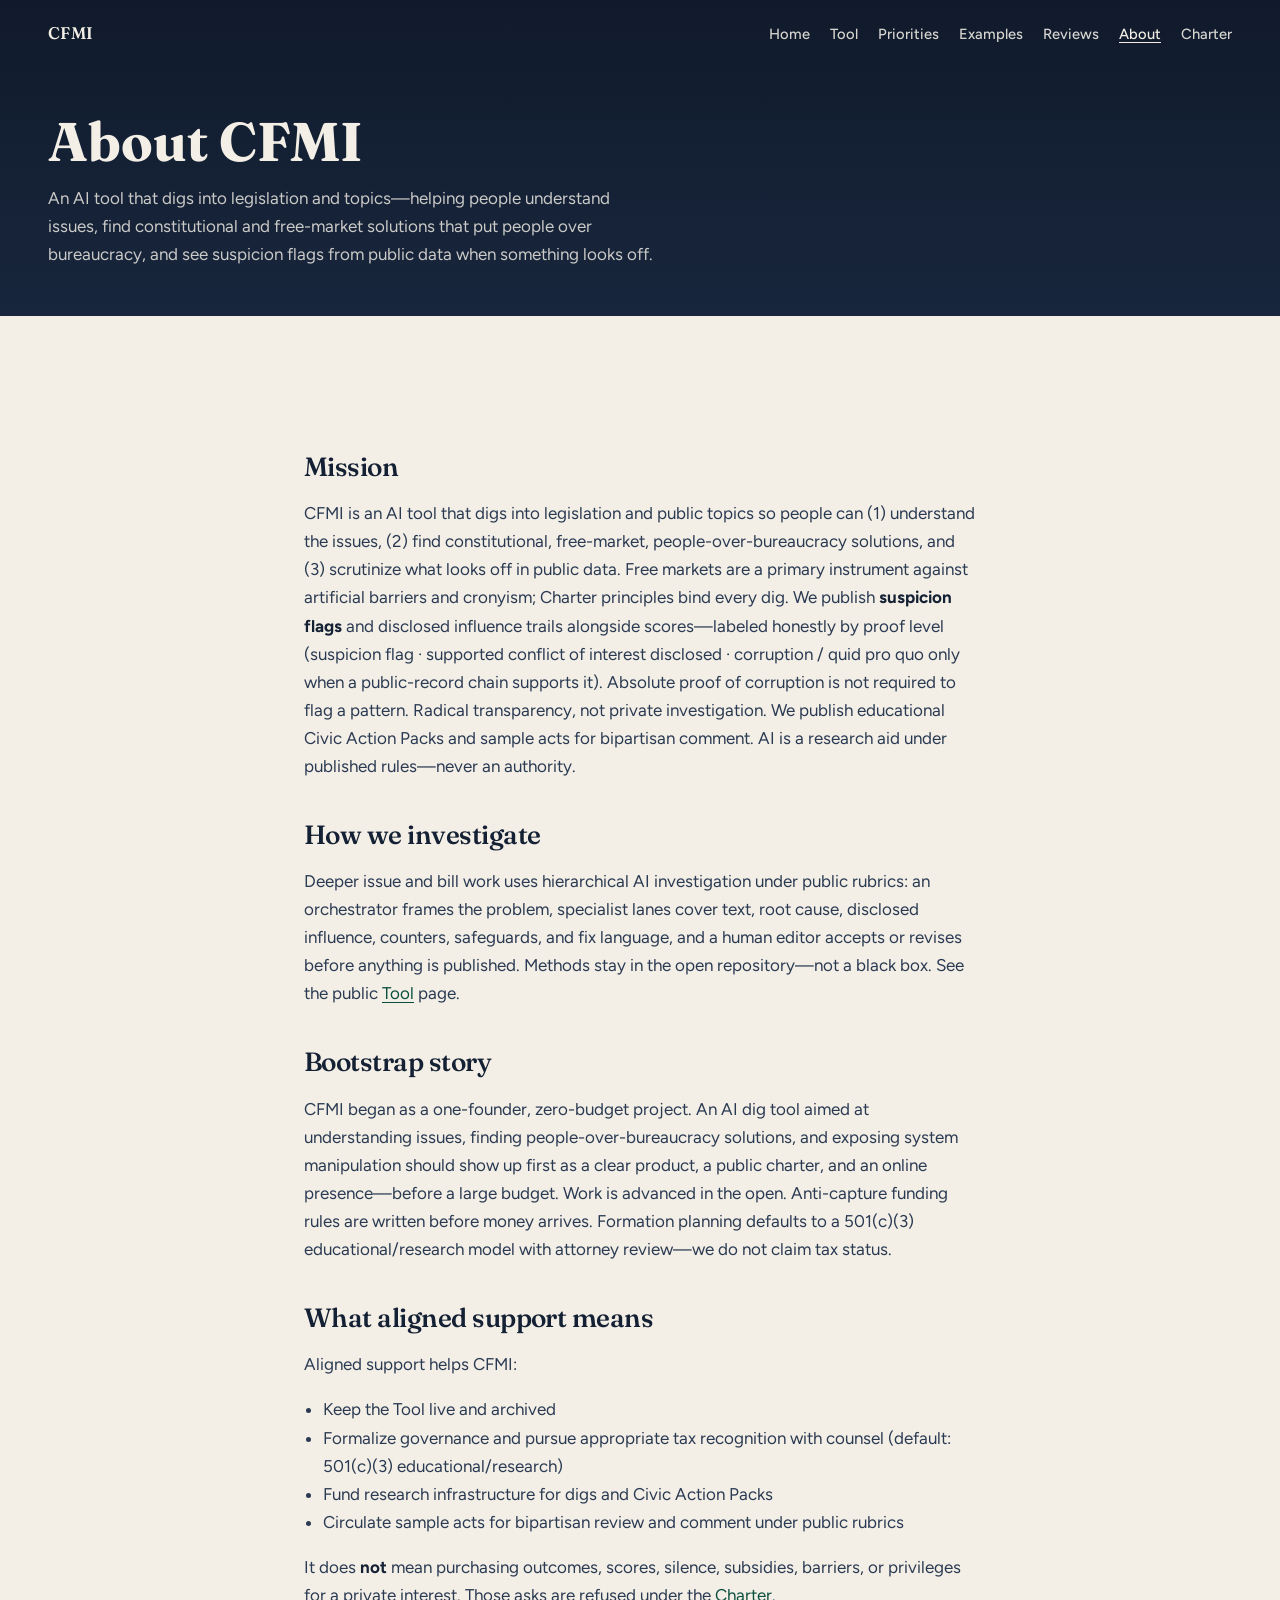
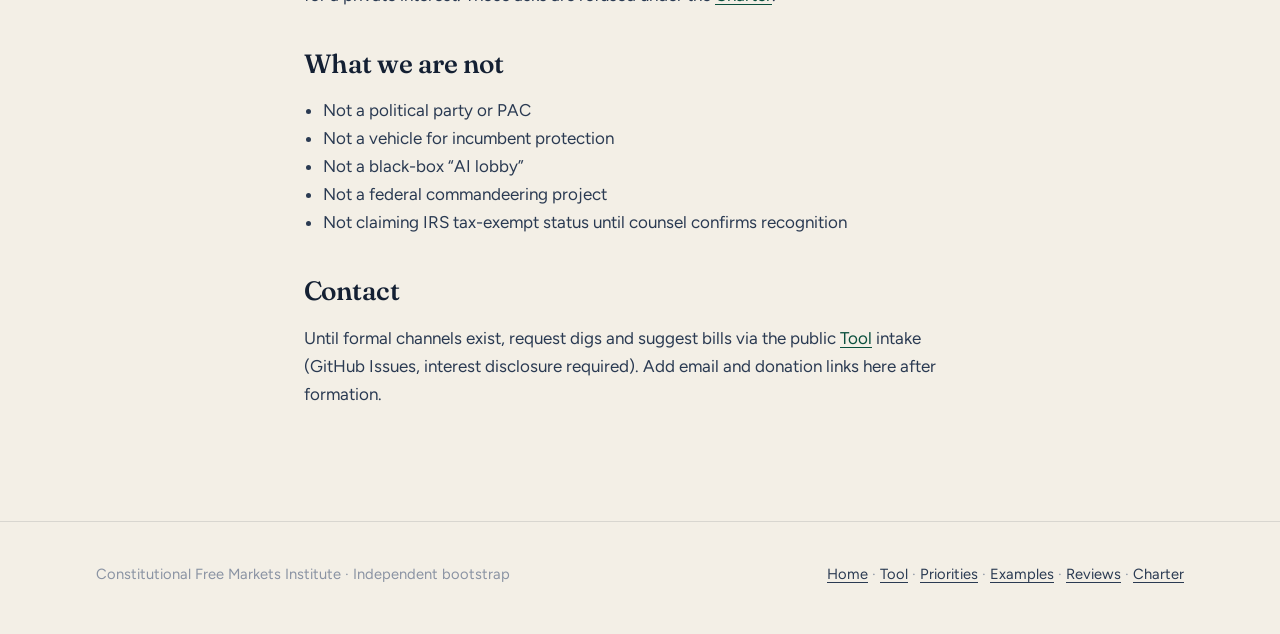
==== commit 55062891: "Lock suspicion flags as publishable transparency output. Require dual Flag + Proof-status labeling s" ====
--- a/docs/about.html
+++ b/docs/about.html
@@ -6,7 +6,7 @@
     <title>About · Constitutional Free Markets Institute</title>
     <meta
       name="description"
-      content="CFMI is an AI tool that digs into legislation and topics so people can understand issues, find constitutional and free-market solutions that put people over bureaucracy, and expose corruption or system manipulation."
+      content="CFMI is an AI tool that digs into legislation and topics so people can understand issues, find constitutional and free-market solutions that put people over bureaucracy, and publish suspicion flags from public data—labeled by proof level."
     />
     <link rel="preconnect" href="https://fonts.googleapis.com" />
     <link rel="preconnect" href="https://fonts.gstatic.com" crossorigin />
@@ -35,14 +35,14 @@
     <main id="main">
       <header class="page-hero">
         <h1>About CFMI</h1>
-        <p>An AI tool that digs into legislation and topics—helping people understand issues, find constitutional and free-market solutions that put people over bureaucracy, and expose corruption or system manipulation.</p>
+        <p>An AI tool that digs into legislation and topics—helping people understand issues, find constitutional and free-market solutions that put people over bureaucracy, and see suspicion flags from public data when something looks off.</p>
       </header>
 
       <section class="section">
         <div class="section-inner prose">
           <h2>Mission</h2>
           <p>
-            CFMI is an AI tool that digs into legislation and public topics so people can (1) understand the issues, (2) find constitutional, free-market, people-over-bureaucracy solutions, and (3) expose corruption or manipulation of the system. Free markets are a primary instrument against artificial barriers and cronyism; Charter principles bind every dig. Where public records allow, we publish disclosed influence trails alongside scores—radical transparency, not private investigation. We publish educational Civic Action Packs and sample acts for bipartisan comment. AI is a research aid under published rules—never an authority.
+            CFMI is an AI tool that digs into legislation and public topics so people can (1) understand the issues, (2) find constitutional, free-market, people-over-bureaucracy solutions, and (3) scrutinize what looks off in public data. Free markets are a primary instrument against artificial barriers and cronyism; Charter principles bind every dig. We publish <strong>suspicion flags</strong> and disclosed influence trails alongside scores—labeled honestly by proof level (suspicion flag · supported conflict of interest disclosed · corruption / quid pro quo only when a public-record chain supports it). Absolute proof of corruption is not required to flag a pattern. Radical transparency, not private investigation. We publish educational Civic Action Packs and sample acts for bipartisan comment. AI is a research aid under published rules—never an authority.
           </p>
 
           <h2>How we investigate</h2>
